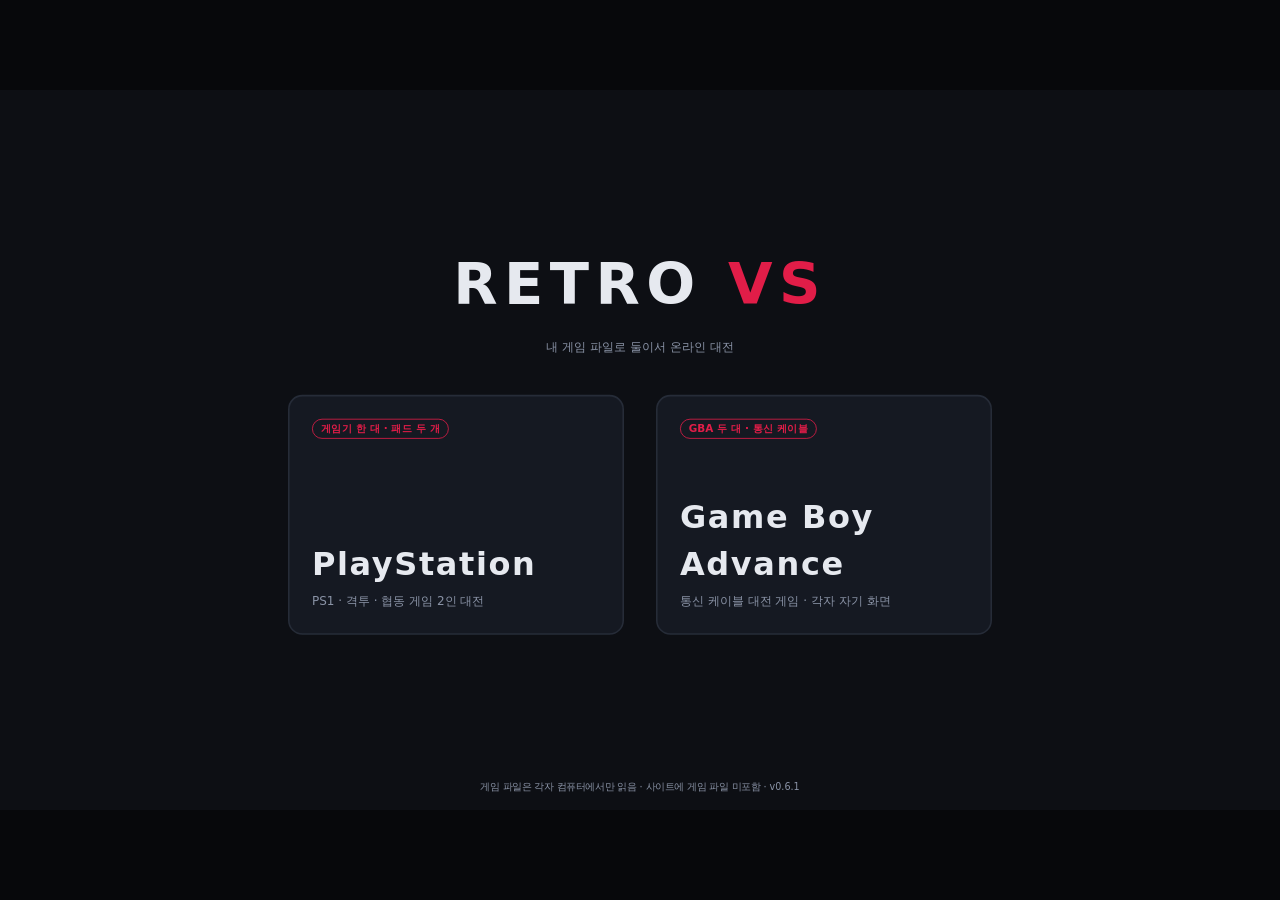
==== index.html @ dc478307 "배포: retro-vs-dev@2d2f5ec" ====
<!doctype html>
<html lang="ko">
  <head>
    <meta charset="UTF-8" />
    <meta name="viewport" content="width=device-width, initial-scale=1, maximum-scale=1, user-scalable=no, viewport-fit=cover" />
    <title>RETRO VS</title>
    <link rel="manifest" href="./manifest.webmanifest" />
    <meta name="theme-color" content="#07080b" />
    <link rel="icon" href="./icons/icon-192.png" />
    <link rel="apple-touch-icon" href="./icons/apple-touch-icon.png" />
    <meta name="mobile-web-app-capable" content="yes" />
    <meta name="apple-mobile-web-app-capable" content="yes" />
    <meta name="apple-mobile-web-app-status-bar-style" content="black-translucent" />
    <meta name="apple-mobile-web-app-title" content="RETRO VS" />
    <script type="module" crossorigin src="./assets/index-Cr2Ua5eg.js"></script>
    <link rel="modulepreload" crossorigin href="./assets/pwa-D_nq6akl.js">
    <link rel="stylesheet" crossorigin href="./assets/pwa-XRaICWxs.css">
  </head>
  <body>
    <div id="app" class="home">
      <h1>RETRO <b>VS</b></h1>
      <div class="sub">내 게임 파일로 둘이서 온라인 대전</div>
      <div class="systems">
        <a class="system" href="./ps1.html">
          <span class="badge">게임기 한 대 · 패드 두 개</span>
          <span class="name">PlayStation</span>
          <span class="desc">PS1 · 격투 · 협동 게임 2인 대전</span>
        </a>
        <a class="system" href="./gba.html">
          <span class="badge">GBA 두 대 · 통신 케이블</span>
          <span class="name">Game Boy Advance</span>
          <span class="desc">통신 케이블 대전 게임 · 각자 자기 화면</span>
        </a>
      </div>
      <div class="install">
        <button id="install" class="primary" hidden>앱으로 설치</button>
        <span id="iosHint" class="hint" hidden>아이폰 · 아이패드: 사파리 공유 버튼 → 홈 화면에 추가 → 앱처럼 전체화면으로 실행</span>
      </div>
      <footer>게임 파일은 각자 컴퓨터에서만 읽음 · 사이트에 게임 파일 미포함 · <span id="ver"></span></footer>
    </div>
  </body>
</html>
---- assets/pwa-XRaICWxs.css ----
:root{--bg: #07080b;--stage: #0d0f14;--panel: #151922;--panel2: #1b2029;--line: #262c38;--text: #e6e9ef;--dim: #8a93a6;--accent: #e11d48;--ok: #22c55e;--bad: #f97316;color-scheme:dark}*{box-sizing:border-box}[hidden]{display:none!important}html,body{margin:0;height:100%;overflow:hidden;background:var(--bg);overscroll-behavior:none}body{position:fixed;top:0;right:0;bottom:0;left:0}html,body,#app{touch-action:none;-webkit-user-select:none;user-select:none;-webkit-touch-callout:none;-webkit-tap-highlight-color:transparent}input,select,textarea{touch-action:manipulation;-webkit-user-select:text;user-select:text}body{color:var(--text);font:15px/1.45 system-ui,-apple-system,Segoe UI,Malgun Gothic,sans-serif}#app{position:fixed;left:0;top:0;width:1600px;height:900px;transform-origin:0 0;background:var(--stage);display:flex;overflow:hidden}#screen{position:relative;width:1200px;height:900px;flex:none;background:#000;display:flex;align-items:center;justify-content:center}#game{width:1200px;height:900px;display:none}body.playing #game{display:block}#gbaCanvas{display:none;width:1200px;height:800px;image-rendering:pixelated;background:#000}body.playing #gbaCanvas{display:block}#placeholder{position:absolute;top:0;right:0;bottom:0;left:0;display:flex;flex-direction:column;align-items:center;justify-content:center;gap:14px;color:var(--dim);text-align:center}#placeholder .big{font-size:64px;font-weight:900;letter-spacing:6px;color:#1f2430}#placeholder .big b{color:#3a1220}body.playing #placeholder{display:none}#waitMsg{position:absolute;top:0;right:0;bottom:0;left:0;display:flex;align-items:center;justify-content:center;background:#000000b3;font-size:22px;color:var(--text);z-index:9}.solo-row{margin-top:10px}#stall{position:absolute;top:18px;left:50%;transform:translate(-50%);background:#000000c7;padding:8px 16px;border-radius:8px;z-index:10}#side{width:400px;height:900px;flex:none;padding:16px 16px 10px;display:flex;flex-direction:column;gap:10px;border-left:1px solid var(--line)}.brand{display:flex;align-items:center;gap:10px;height:34px}.brand h1{margin:0;font-size:22px;letter-spacing:2px;font-weight:900}.brand h1 b{color:var(--accent)}.brand .sys{font-size:12px;font-weight:700;padding:2px 8px;border-radius:999px;border:1px solid var(--accent);color:var(--accent)}.brand .ver{color:var(--dim);font-size:12px;margin-left:auto}.back{color:var(--dim);text-decoration:none;font-size:13px;border:1px solid var(--line);border-radius:6px;padding:2px 8px}.back:hover{color:var(--text);border-color:var(--accent)}.card{background:var(--panel);border:1px solid var(--line);border-radius:10px;padding:12px}.card h2{margin:0 0 8px;font-size:13px;color:var(--dim);font-weight:700;letter-spacing:1px}.row{display:flex;gap:8px;align-items:center;margin-top:8px}.row:first-of-type{margin-top:0}.hint{color:var(--dim);font-size:12px;margin:4px 0 0;white-space:nowrap;overflow:hidden;text-overflow:ellipsis}.file{display:flex;align-items:center;gap:8px;margin-top:6px}.file>span{width:46px;flex:none;font-size:13px}.file input{min-width:0;flex:1;color:var(--dim);font-size:12px;padding:4px 6px}button,input,select{font:inherit;font-size:14px;color:var(--text);background:var(--panel2);border:1px solid var(--line);border-radius:8px;padding:6px 12px}button{cursor:pointer;white-space:nowrap}button:hover:not(:disabled){border-color:var(--accent)}button:disabled{opacity:.4;cursor:default}button.primary{background:var(--accent);border-color:var(--accent);font-weight:800}button.small{padding:2px 8px;font-size:12px}button.grow,.grow{flex:1}#code{width:110px;text-transform:uppercase;letter-spacing:3px}.room{margin-top:8px;padding:6px 10px;border:1px dashed var(--accent);border-radius:8px;display:flex;align-items:center;gap:8px}.room b{font-size:20px;letter-spacing:4px}.room button{margin-left:auto}.status{margin-top:8px;font-size:13px;color:var(--text)}.status span{color:var(--dim);margin-right:6px}.pcard{display:grid;grid-template-columns:36px 1fr auto;align-items:center;gap:2px 10px;padding:7px 10px;border-radius:8px;background:var(--panel2);border:1px solid transparent;margin-top:6px}.pcard:first-of-type{margin-top:0}.pcard.me{border-color:var(--accent)}.pcard .slot{grid-row:span 2;font-weight:900;font-size:18px;color:var(--accent)}.pcard .who{font-weight:700}.pcard .tag{font-size:11px;color:var(--dim);grid-row:span 2}.pcard .state{font-size:12px;color:var(--dim)}.ok{color:var(--ok)!important}.bad{color:var(--bad)!important}.ping{margin-top:6px;font-size:12px;color:var(--dim)}.keys .grid{display:grid;grid-template-columns:1fr 1fr;gap:4px 10px;font-size:13px}kbd{display:inline-block;min-width:20px;text-align:center;padding:0 5px;margin-right:2px;border:1px solid var(--line);border-bottom-width:3px;border-radius:5px;background:var(--panel2);font:12px/1.5 ui-monospace,monospace}#side footer{margin-top:auto;color:var(--dim);font-size:11px;line-height:1.4}#side footer a{color:var(--dim)}.home{flex-direction:column;align-items:center;justify-content:center;gap:48px}.home h1{margin:0;font-size:72px;letter-spacing:8px;font-weight:900}.home h1 b{color:var(--accent)}.home .sub{color:var(--dim);margin-top:-32px}.systems{display:flex;gap:40px}.system{width:420px;height:300px;border-radius:18px;background:var(--panel);border:2px solid var(--line);color:var(--text);text-decoration:none;display:flex;flex-direction:column;justify-content:flex-end;padding:28px;gap:8px;transition:border-color .15s,transform .15s}.system:hover{border-color:var(--accent);transform:translateY(-4px)}.system .name{font-size:40px;font-weight:900;letter-spacing:2px}.system .desc{color:var(--dim);font-size:15px}.system .badge{align-self:flex-start;margin-bottom:auto;font-size:13px;font-weight:700;color:var(--accent);border:1px solid var(--accent);border-radius:999px;padding:2px 10px}.install{display:flex;align-items:center;gap:14px;margin-top:-20px}.install button{font-size:18px;padding:10px 26px}.install .hint{font-size:14px;white-space:normal}.home footer{position:absolute;bottom:20px;color:var(--dim);font-size:12px}#touch{--edge: 26px;--dpad: clamp(130px, 40vh, 200px);--btn: clamp(58px, 17vh, 84px);display:none;position:fixed;top:0;right:0;bottom:0;left:0;z-index:50;pointer-events:none;touch-action:none;user-select:none;-webkit-user-select:none}body.touch.playing #touch{display:block}body.touch #screen{touch-action:none}#touch .t-btn{pointer-events:auto;touch-action:none;-webkit-tap-highlight-color:transparent}#touch .t-btn{background:#00000057;border:2px solid rgba(255,255,255,.6);box-shadow:0 0 0 1px #00000059}#touch .t-btn{display:flex;align-items:center;justify-content:center;color:#fff;font:800 calc(var(--btn) * .36)/1 system-ui,sans-serif;text-shadow:0 0 5px rgba(0,0,0,.9);border-radius:50%}#touch .t-btn.on{background:#e11d4899;border-color:#fff}#touch .t-stick{position:absolute;pointer-events:auto;touch-action:none;left:calc(env(safe-area-inset-left,0px) + var(--edge) - var(--dpad) * .12);bottom:calc(env(safe-area-inset-bottom,0px) + var(--edge) - var(--dpad) * .12);width:calc(var(--dpad) * 1.24);height:calc(var(--dpad) * 1.24);border-radius:50%}#touch .t-base{position:absolute;left:50%;top:50%;width:var(--dpad);height:var(--dpad);transform:translate(-50%,-50%);border-radius:50%;background:radial-gradient(circle,#0000002e,#00000061 70%);border:2px solid rgba(255,255,255,.55);box-shadow:0 0 0 1px #00000059,inset 0 0 18px #0006}#touch .t-knob{position:absolute;left:50%;top:50%;width:calc(var(--dpad) * .44);height:calc(var(--dpad) * .44);transform:translate(-50%,-50%);border-radius:50%;background:#ffffff47;border:2px solid rgba(255,255,255,.85);box-shadow:0 2px 10px #00000080}#touch .t-stick.held .t-knob{background:#fff6}#touch .t-stick.active .t-knob{background:#e11d48a6;border-color:#fff}#touch .t-face{position:absolute;right:calc(env(safe-area-inset-right,0px) + var(--edge));bottom:calc(env(safe-area-inset-bottom,0px) + var(--edge));display:grid;grid-template-columns:repeat(2,var(--btn));grid-auto-rows:var(--btn);gap:calc(var(--btn) * .22)}#touch .t-face .t-l,#touch .t-face .t-r{font-size:calc(var(--btn) * .32)}#touch .t-mid{position:absolute;left:50%;transform:translate(-50%);bottom:calc(env(safe-area-inset-bottom,0px) + 10px);display:flex;gap:14px}#touch .t-mid .t-btn{width:84px;height:30px;border-radius:15px;font-size:12px}#touch .t-full{position:absolute;left:50%;transform:translate(-50%);top:calc(env(safe-area-inset-top,0px) + 8px);width:40px;height:40px;border-radius:10px;font-size:20px}body.touch #side .keys,body.touch #side footer{display:none}body.touch #side .c-match{order:1}body.touch #side .c-players{order:2}@media (pointer: coarse) and (orientation: portrait){body:after{content:"가로 화면 권장 · 기기를 돌려 주세요";position:fixed;left:0;right:0;top:0;padding:10px;text-align:center;background:var(--accent);color:#fff;font-weight:700;z-index:100}}
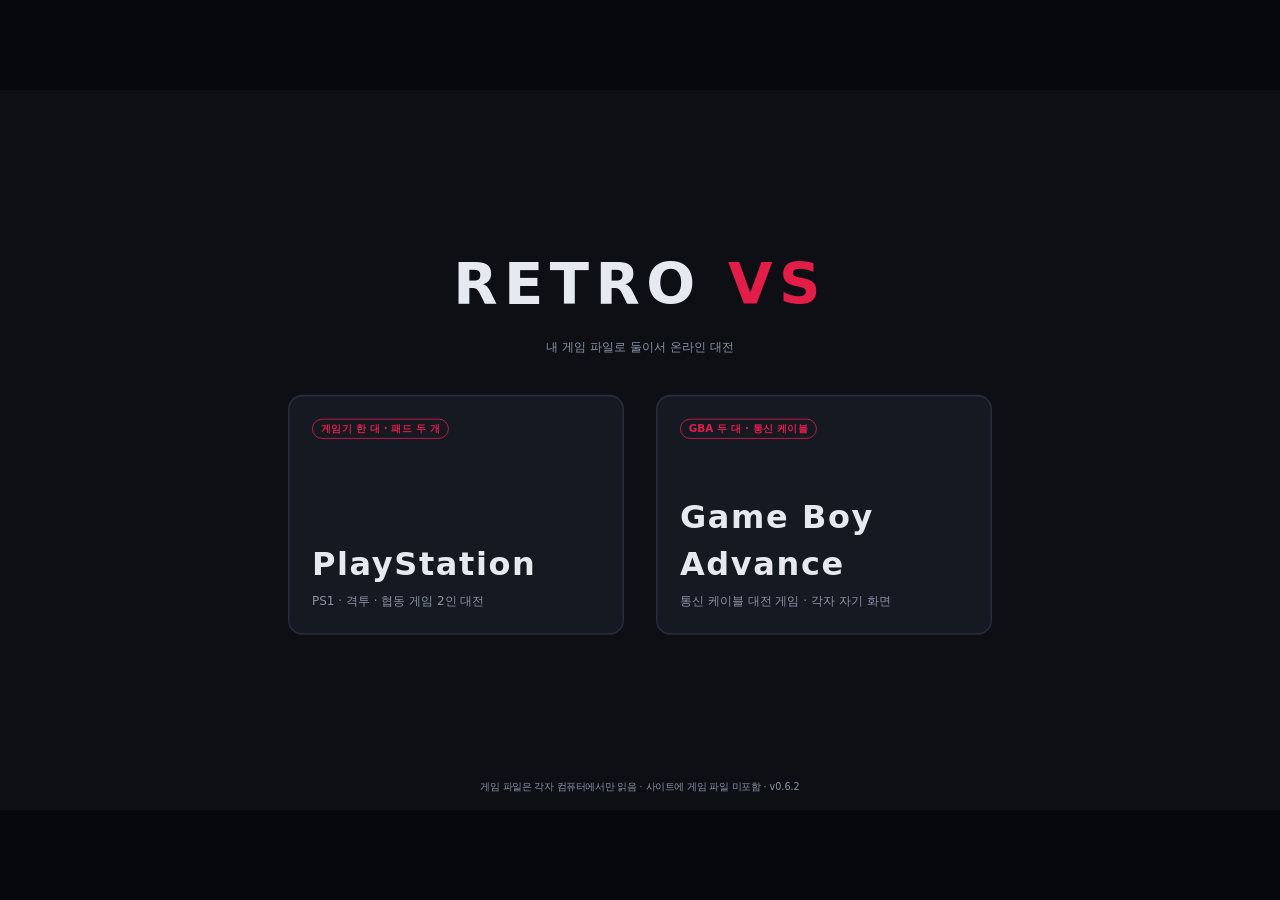
==== commit 1bf2ecc2: "배포: retro-vs-dev@62a5742" ====
--- a/index.html
+++ b/index.html
@@ -12,9 +12,9 @@
     <meta name="apple-mobile-web-app-capable" content="yes" />
     <meta name="apple-mobile-web-app-status-bar-style" content="black-translucent" />
     <meta name="apple-mobile-web-app-title" content="RETRO VS" />
-    <script type="module" crossorigin src="./assets/index-Cr2Ua5eg.js"></script>
-    <link rel="modulepreload" crossorigin href="./assets/pwa-D_nq6akl.js">
-    <link rel="stylesheet" crossorigin href="./assets/pwa-XRaICWxs.css">
+    <script type="module" crossorigin src="./assets/index-B5V8Trvo.js"></script>
+    <link rel="modulepreload" crossorigin href="./assets/pwa-C8vb3gSu.js">
+    <link rel="stylesheet" crossorigin href="./assets/pwa-D67jFBH9.css">
   </head>
   <body>
     <div id="app" class="home">
--- a/assets/pwa-D67jFBH9.css
+++ b/assets/pwa-D67jFBH9.css
@@ -0,0 +1 @@
+:root{--bg: #07080b;--stage: #0d0f14;--panel: #151922;--panel2: #1b2029;--line: #262c38;--text: #e6e9ef;--dim: #8a93a6;--accent: #e11d48;--ok: #22c55e;--bad: #f97316;color-scheme:dark}*{box-sizing:border-box}[hidden]{display:none!important}html,body{margin:0;height:100%;overflow:hidden;background:var(--bg);overscroll-behavior:none}body{position:fixed;top:0;right:0;bottom:0;left:0}html,body,#app{touch-action:none;-webkit-user-select:none;user-select:none;-webkit-touch-callout:none;-webkit-tap-highlight-color:transparent}input,select,textarea{touch-action:manipulation;-webkit-user-select:text;user-select:text}body{color:var(--text);font:15px/1.45 system-ui,-apple-system,Segoe UI,Malgun Gothic,sans-serif}#app{position:fixed;left:0;top:0;width:1600px;height:900px;transform-origin:0 0;background:var(--stage);display:flex;overflow:hidden}#screen{position:relative;width:1200px;height:900px;flex:none;background:#000;display:flex;align-items:center;justify-content:center}#game{width:1200px;height:900px;display:none}body.playing #game{display:block}#gbaCanvas{display:none;width:1200px;height:800px;image-rendering:pixelated;background:#000}body.playing #gbaCanvas{display:block}#placeholder{position:absolute;top:0;right:0;bottom:0;left:0;display:flex;flex-direction:column;align-items:center;justify-content:center;gap:14px;color:var(--dim);text-align:center}#placeholder .big{font-size:64px;font-weight:900;letter-spacing:6px;color:#1f2430}#placeholder .big b{color:#3a1220}body.playing #placeholder{display:none}#waitMsg{position:absolute;top:0;right:0;bottom:0;left:0;display:flex;align-items:center;justify-content:center;background:#000000b3;font-size:22px;color:var(--text);z-index:9}.solo-row{margin-top:10px}#stall{position:absolute;top:18px;left:50%;transform:translate(-50%);background:#000000c7;padding:8px 16px;border-radius:8px;z-index:10}#side{width:400px;height:900px;flex:none;padding:16px 16px 10px;display:flex;flex-direction:column;gap:10px;border-left:1px solid var(--line)}.brand{display:flex;align-items:center;gap:10px;height:34px}.brand h1{margin:0;font-size:22px;letter-spacing:2px;font-weight:900}.brand h1 b{color:var(--accent)}.brand .sys{font-size:12px;font-weight:700;padding:2px 8px;border-radius:999px;border:1px solid var(--accent);color:var(--accent)}.brand .ver{color:var(--dim);font-size:12px;margin-left:auto}.back{color:var(--dim);text-decoration:none;font-size:13px;border:1px solid var(--line);border-radius:6px;padding:2px 8px}.back:hover{color:var(--text);border-color:var(--accent)}.card{background:var(--panel);border:1px solid var(--line);border-radius:10px;padding:12px}.card h2{margin:0 0 8px;font-size:13px;color:var(--dim);font-weight:700;letter-spacing:1px}.row{display:flex;gap:8px;align-items:center;margin-top:8px}.row:first-of-type{margin-top:0}.hint{color:var(--dim);font-size:12px;margin:4px 0 0;white-space:nowrap;overflow:hidden;text-overflow:ellipsis}.file{display:flex;align-items:center;gap:8px;margin-top:6px}.file>span{width:46px;flex:none;font-size:13px}.file input{min-width:0;flex:1;color:var(--dim);font-size:12px;padding:4px 6px}button,input,select{font:inherit;font-size:14px;color:var(--text);background:var(--panel2);border:1px solid var(--line);border-radius:8px;padding:6px 12px}button{cursor:pointer;white-space:nowrap}button:hover:not(:disabled){border-color:var(--accent)}button:disabled{opacity:.4;cursor:default}button.primary{background:var(--accent);border-color:var(--accent);font-weight:800}button.small{padding:2px 8px;font-size:12px}button.grow,.grow{flex:1}#code{width:110px;text-transform:uppercase;letter-spacing:3px}.room{margin-top:8px;padding:6px 10px;border:1px dashed var(--accent);border-radius:8px;display:flex;align-items:center;gap:8px}.room b{font-size:20px;letter-spacing:4px}.room button{margin-left:auto}.status{margin-top:8px;font-size:13px;color:var(--text)}.status span{color:var(--dim);margin-right:6px}.pcard{display:grid;grid-template-columns:36px 1fr auto;align-items:center;gap:2px 10px;padding:7px 10px;border-radius:8px;background:var(--panel2);border:1px solid transparent;margin-top:6px}.pcard:first-of-type{margin-top:0}.pcard.me{border-color:var(--accent)}.pcard .slot{grid-row:span 2;font-weight:900;font-size:18px;color:var(--accent)}.pcard .who{font-weight:700}.pcard .tag{font-size:11px;color:var(--dim);grid-row:span 2}.pcard .state{font-size:12px;color:var(--dim)}.ok{color:var(--ok)!important}.bad{color:var(--bad)!important}.ping{margin-top:6px;font-size:12px;color:var(--dim)}.keys .grid{display:grid;grid-template-columns:1fr 1fr;gap:4px 10px;font-size:13px}kbd{display:inline-block;min-width:20px;text-align:center;padding:0 5px;margin-right:2px;border:1px solid var(--line);border-bottom-width:3px;border-radius:5px;background:var(--panel2);font:12px/1.5 ui-monospace,monospace}#side footer{margin-top:auto;color:var(--dim);font-size:11px;line-height:1.4}#side footer a{color:var(--dim)}.home{flex-direction:column;align-items:center;justify-content:center;gap:48px}.home h1{margin:0;font-size:72px;letter-spacing:8px;font-weight:900}.home h1 b{color:var(--accent)}.home .sub{color:var(--dim);margin-top:-32px}.systems{display:flex;gap:40px}.system{width:420px;height:300px;border-radius:18px;background:var(--panel);border:2px solid var(--line);color:var(--text);text-decoration:none;display:flex;flex-direction:column;justify-content:flex-end;padding:28px;gap:8px;transition:border-color .15s,transform .15s}.system:hover{border-color:var(--accent);transform:translateY(-4px)}.system .name{font-size:40px;font-weight:900;letter-spacing:2px}.system .desc{color:var(--dim);font-size:15px}.system .badge{align-self:flex-start;margin-bottom:auto;font-size:13px;font-weight:700;color:var(--accent);border:1px solid var(--accent);border-radius:999px;padding:2px 10px}.install{display:flex;align-items:center;gap:14px;margin-top:-20px}.install button{font-size:18px;padding:10px 26px}.install .hint{font-size:14px;white-space:normal}.home footer{position:absolute;bottom:20px;color:var(--dim);font-size:12px}#touch{--edge: 26px;--dpad: clamp(130px, 40vh, 200px);--btn: clamp(58px, 17vh, 84px);display:none;position:fixed;top:0;right:0;bottom:0;left:0;z-index:50;pointer-events:none;touch-action:none;user-select:none;-webkit-user-select:none}body.touch.playing #touch{display:block}body.touch #screen{touch-action:none}#touch .t-btn{pointer-events:auto;touch-action:none;-webkit-tap-highlight-color:transparent}#touch .t-btn{background:#00000057;border:2px solid rgba(255,255,255,.6);box-shadow:0 0 0 1px #00000059}#touch .t-btn{display:flex;align-items:center;justify-content:center;color:#fff;font:800 calc(var(--btn) * .36)/1 system-ui,sans-serif;text-shadow:0 0 5px rgba(0,0,0,.9);border-radius:50%}#touch .t-btn{flex-direction:column;gap:2px}#touch .t-btn small{font-size:calc(var(--btn) * .16);font-weight:700;opacity:.9}#touch .t-mid .t-btn small{display:none}body.touch .ejs_virtualGamepad_parent,body.touch .ejs_virtualGamepad_open,body.touch .ejs_menu_bar,body.touch .ejs_context_menu{display:none!important}#touch .t-btn.on{background:#e11d4899;border-color:#fff}#touch .t-stick{position:absolute;pointer-events:auto;touch-action:none;left:calc(env(safe-area-inset-left,0px) + var(--edge) - var(--dpad) * .12);bottom:calc(env(safe-area-inset-bottom,0px) + var(--edge) - var(--dpad) * .12);width:calc(var(--dpad) * 1.24);height:calc(var(--dpad) * 1.24);border-radius:50%}#touch .t-base{position:absolute;left:50%;top:50%;width:var(--dpad);height:var(--dpad);transform:translate(-50%,-50%);border-radius:50%;background:radial-gradient(circle,#0000002e,#00000061 70%);border:2px solid rgba(255,255,255,.55);box-shadow:0 0 0 1px #00000059,inset 0 0 18px #0006}#touch .t-knob{position:absolute;left:50%;top:50%;width:calc(var(--dpad) * .44);height:calc(var(--dpad) * .44);transform:translate(-50%,-50%);border-radius:50%;background:#ffffff47;border:2px solid rgba(255,255,255,.85);box-shadow:0 2px 10px #00000080}#touch .t-stick.held .t-knob{background:#fff6}#touch .t-stick.active .t-knob{background:#e11d48a6;border-color:#fff}#touch .t-face{position:absolute;right:calc(env(safe-area-inset-right,0px) + var(--edge));bottom:calc(env(safe-area-inset-bottom,0px) + var(--edge));display:grid;grid-template-columns:repeat(2,var(--btn));grid-auto-rows:var(--btn);gap:calc(var(--btn) * .22)}#touch .t-face .t-l,#touch .t-face .t-r{font-size:calc(var(--btn) * .32)}#touch .t-mid{position:absolute;left:50%;transform:translate(-50%);bottom:calc(env(safe-area-inset-bottom,0px) + 10px);display:flex;gap:14px}#touch .t-mid .t-btn{width:84px;height:30px;border-radius:15px;font-size:12px}#touch .t-full{position:absolute;left:50%;transform:translate(-50%);top:calc(env(safe-area-inset-top,0px) + 8px);width:40px;height:40px;border-radius:10px;font-size:20px}body.touch #side .keys,body.touch #side footer{display:none}body.touch #side .c-match{order:1}body.touch #side .c-players{order:2}@media (pointer: coarse) and (orientation: portrait){body:after{content:"가로 화면 권장 · 기기를 돌려 주세요";position:fixed;left:0;right:0;top:0;padding:10px;text-align:center;background:var(--accent);color:#fff;font-weight:700;z-index:100}}
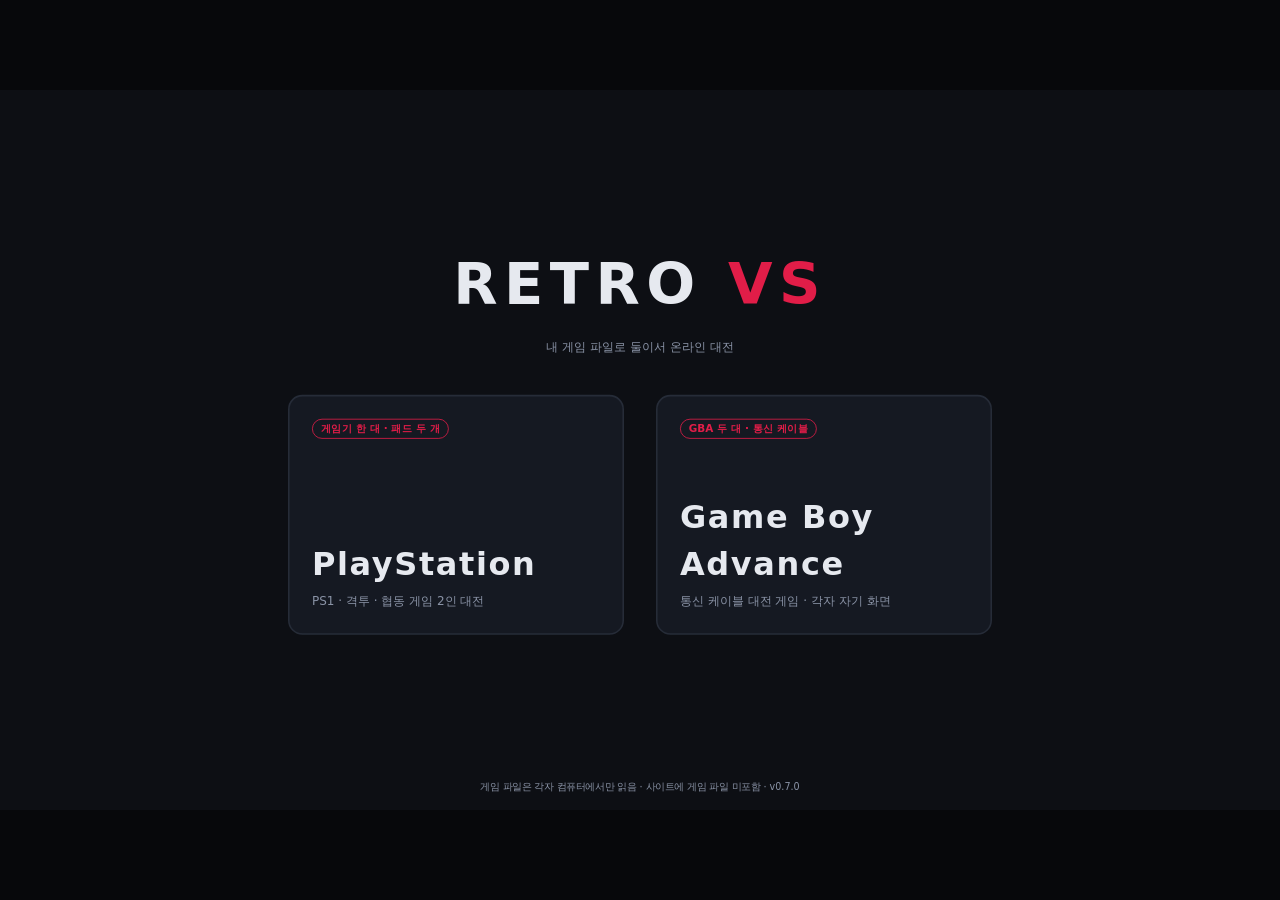
==== commit 62fbac84: "배포: retro-vs-dev@5e4fcbf" ====
--- a/index.html
+++ b/index.html
@@ -12,7 +12,7 @@
     <meta name="apple-mobile-web-app-capable" content="yes" />
     <meta name="apple-mobile-web-app-status-bar-style" content="black-translucent" />
     <meta name="apple-mobile-web-app-title" content="RETRO VS" />
-    <script type="module" crossorigin src="./assets/index-B5V8Trvo.js"></script>
+    <script type="module" crossorigin src="./assets/index-B29Y3Dut.js"></script>
     <link rel="modulepreload" crossorigin href="./assets/pwa-C8vb3gSu.js">
     <link rel="stylesheet" crossorigin href="./assets/pwa-D67jFBH9.css">
   </head>
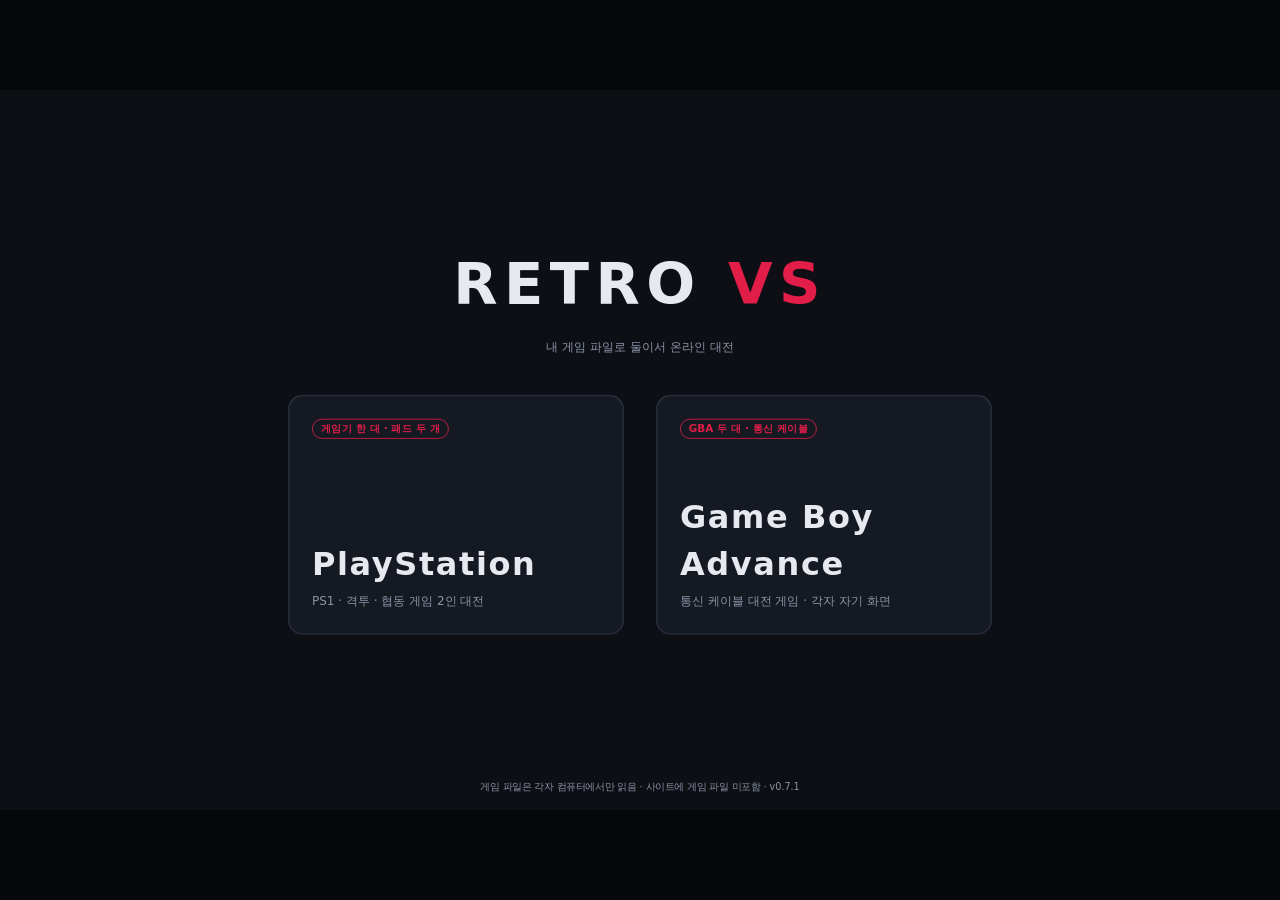
==== commit fd74fb69: "배포: retro-vs-dev@92f07a1" ====
--- a/index.html
+++ b/index.html
@@ -12,7 +12,7 @@
     <meta name="apple-mobile-web-app-capable" content="yes" />
     <meta name="apple-mobile-web-app-status-bar-style" content="black-translucent" />
     <meta name="apple-mobile-web-app-title" content="RETRO VS" />
-    <script type="module" crossorigin src="./assets/index-B29Y3Dut.js"></script>
+    <script type="module" crossorigin src="./assets/index-BMYpCFW7.js"></script>
     <link rel="modulepreload" crossorigin href="./assets/pwa-C8vb3gSu.js">
     <link rel="stylesheet" crossorigin href="./assets/pwa-D67jFBH9.css">
   </head>
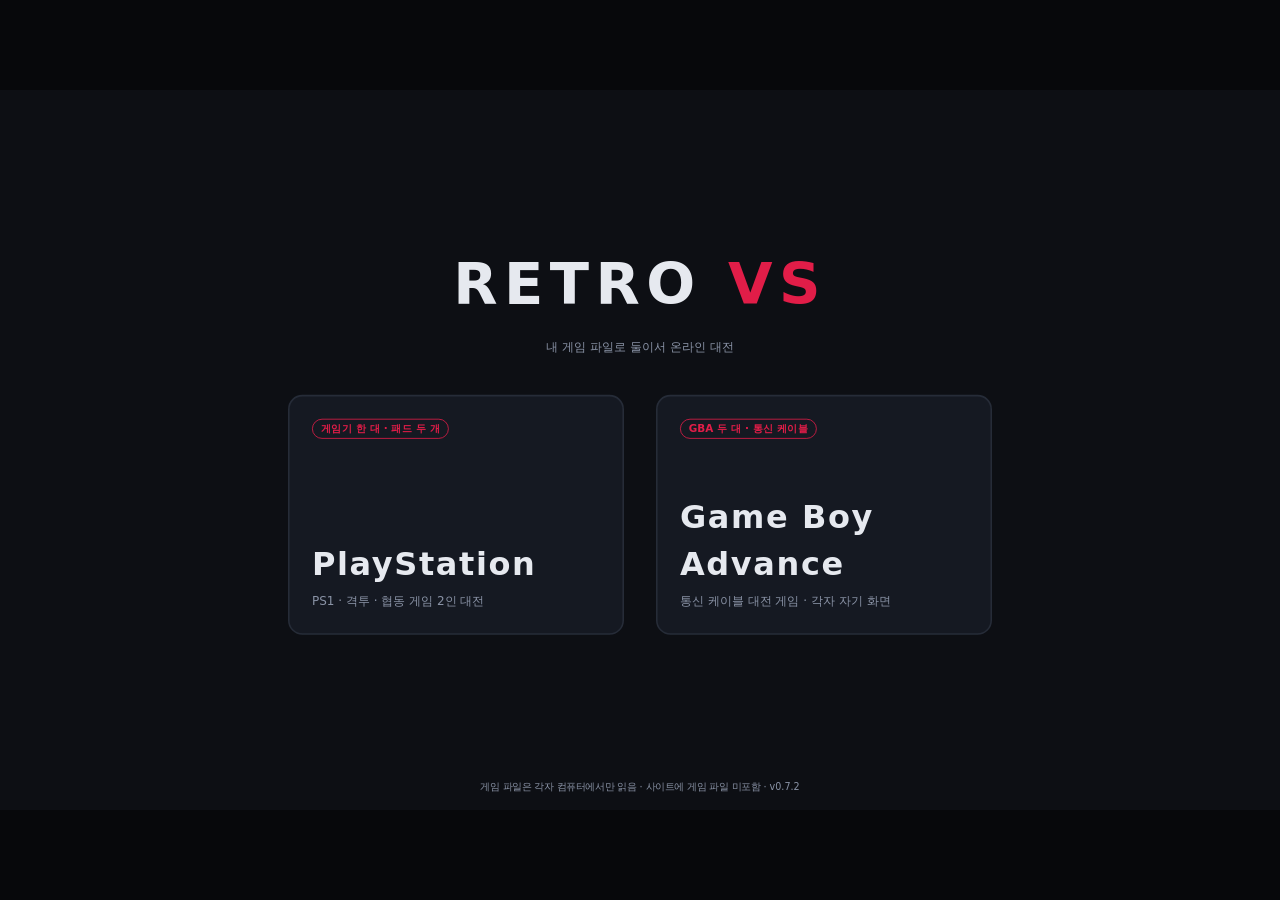
==== commit f8552461: "배포: retro-vs-dev@8ba08ed" ====
--- a/index.html
+++ b/index.html
@@ -12,7 +12,7 @@
     <meta name="apple-mobile-web-app-capable" content="yes" />
     <meta name="apple-mobile-web-app-status-bar-style" content="black-translucent" />
     <meta name="apple-mobile-web-app-title" content="RETRO VS" />
-    <script type="module" crossorigin src="./assets/index-BMYpCFW7.js"></script>
+    <script type="module" crossorigin src="./assets/index-DLzAJE1k.js"></script>
     <link rel="modulepreload" crossorigin href="./assets/pwa-C8vb3gSu.js">
     <link rel="stylesheet" crossorigin href="./assets/pwa-D67jFBH9.css">
   </head>
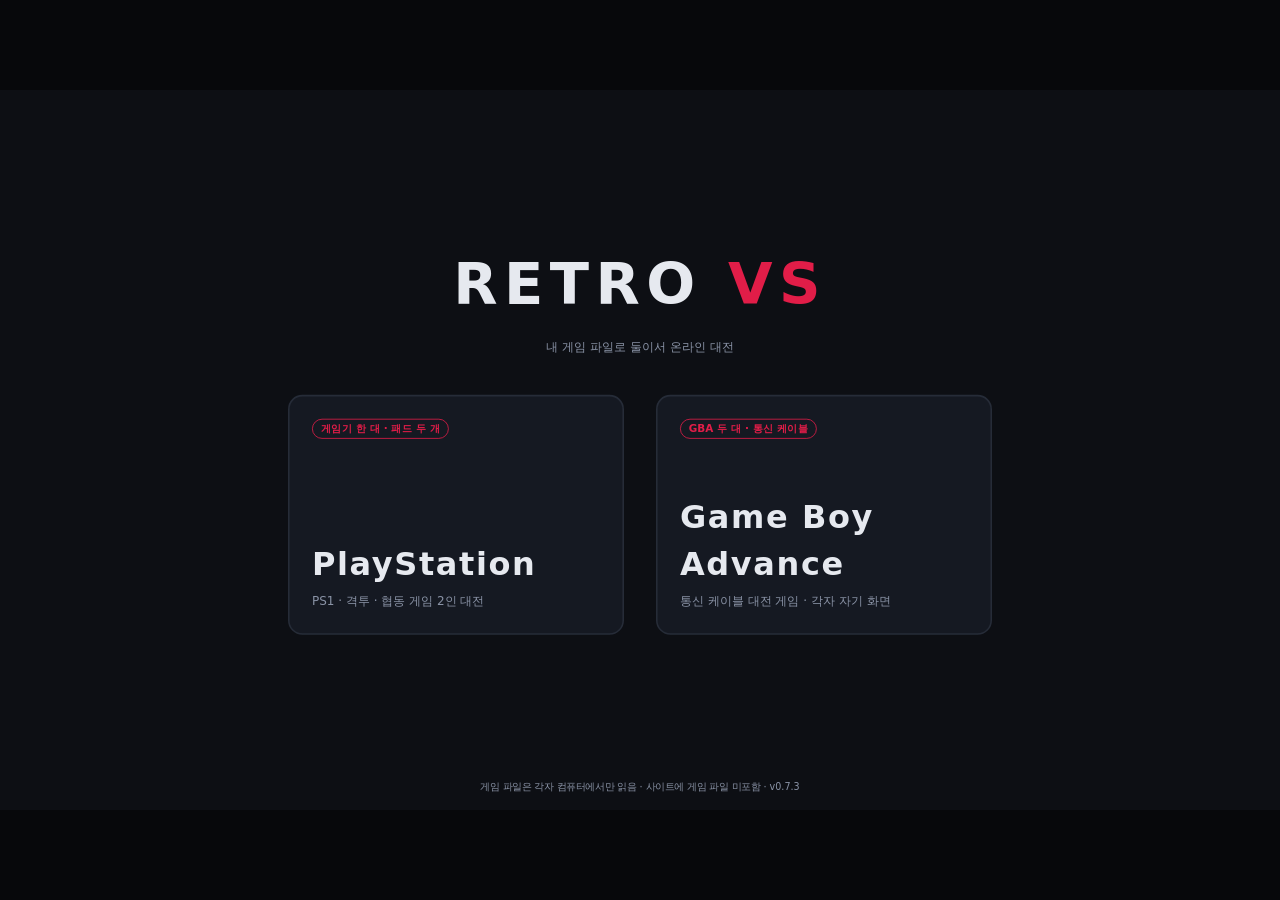
==== commit ceb7d7f7: "배포: retro-vs-dev@30be7ac" ====
--- a/index.html
+++ b/index.html
@@ -12,7 +12,7 @@
     <meta name="apple-mobile-web-app-capable" content="yes" />
     <meta name="apple-mobile-web-app-status-bar-style" content="black-translucent" />
     <meta name="apple-mobile-web-app-title" content="RETRO VS" />
-    <script type="module" crossorigin src="./assets/index-DLzAJE1k.js"></script>
+    <script type="module" crossorigin src="./assets/index-BzYROOkC.js"></script>
     <link rel="modulepreload" crossorigin href="./assets/pwa-C8vb3gSu.js">
     <link rel="stylesheet" crossorigin href="./assets/pwa-D67jFBH9.css">
   </head>
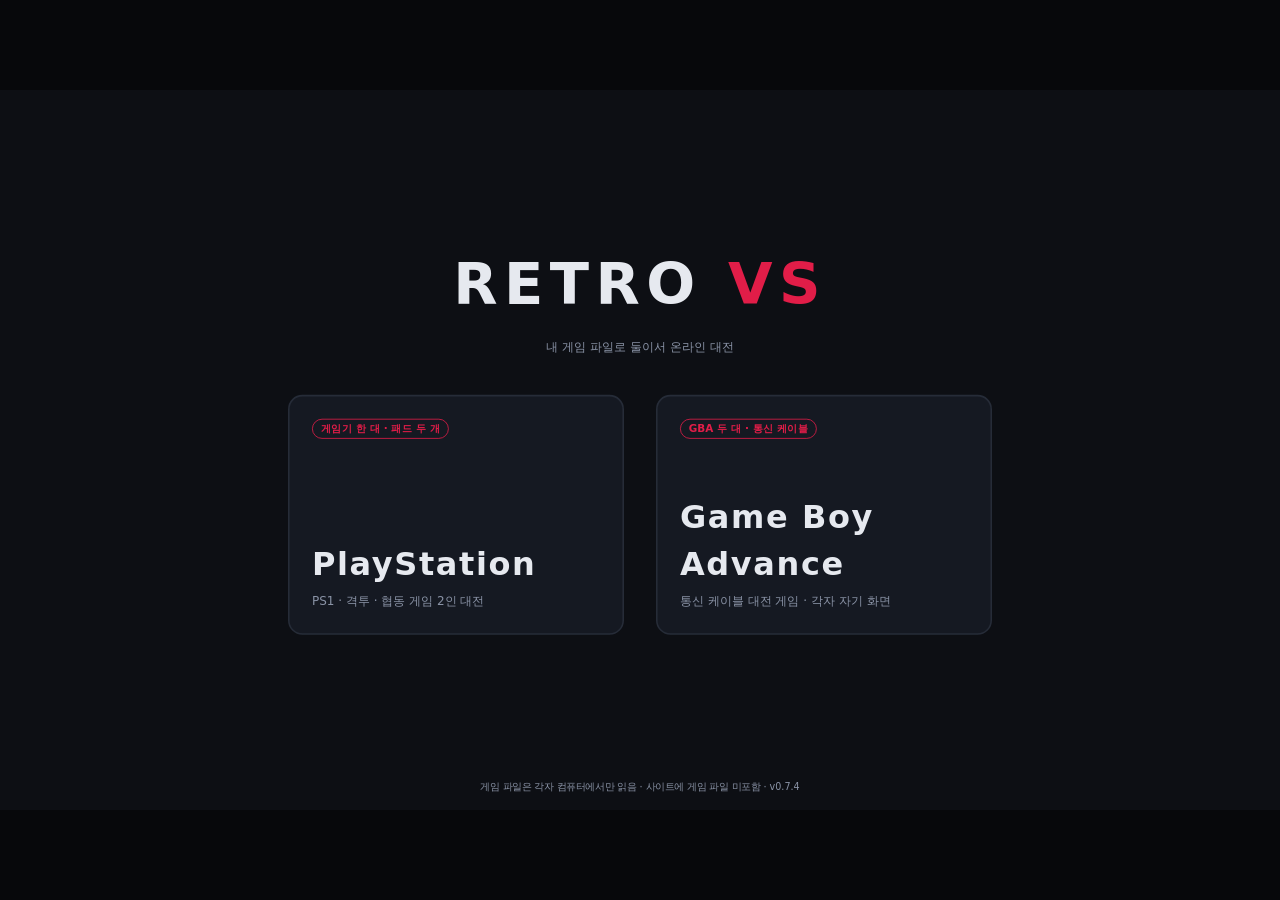
==== commit e4b4dbf2: "배포: retro-vs-dev@749b489" ====
--- a/index.html
+++ b/index.html
@@ -12,7 +12,7 @@
     <meta name="apple-mobile-web-app-capable" content="yes" />
     <meta name="apple-mobile-web-app-status-bar-style" content="black-translucent" />
     <meta name="apple-mobile-web-app-title" content="RETRO VS" />
-    <script type="module" crossorigin src="./assets/index-BzYROOkC.js"></script>
+    <script type="module" crossorigin src="./assets/index-lF5_Dum7.js"></script>
     <link rel="modulepreload" crossorigin href="./assets/pwa-C8vb3gSu.js">
     <link rel="stylesheet" crossorigin href="./assets/pwa-D67jFBH9.css">
   </head>
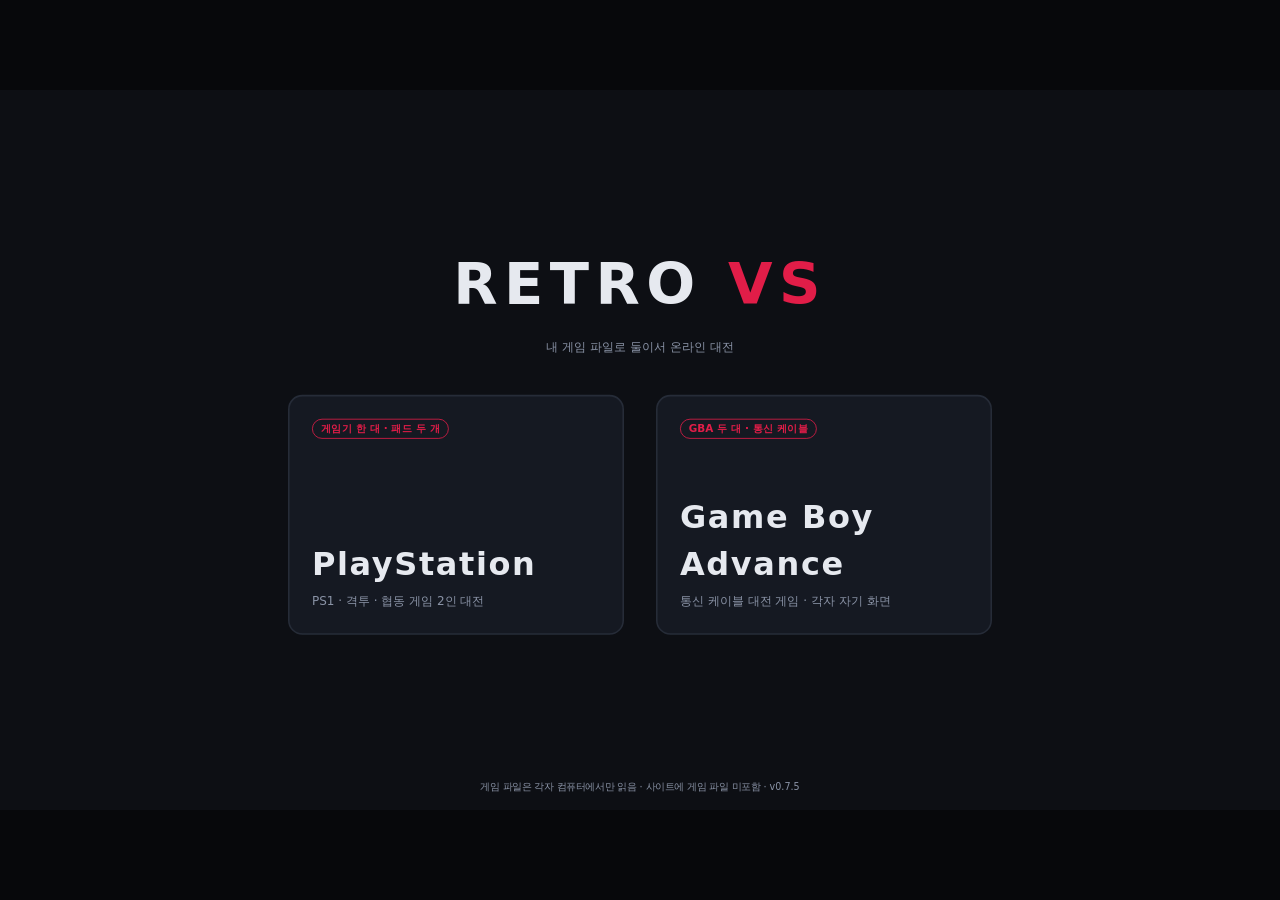
==== commit bf963075: "배포: retro-vs-dev@fc8c8a9" ====
--- a/index.html
+++ b/index.html
@@ -12,7 +12,7 @@
     <meta name="apple-mobile-web-app-capable" content="yes" />
     <meta name="apple-mobile-web-app-status-bar-style" content="black-translucent" />
     <meta name="apple-mobile-web-app-title" content="RETRO VS" />
-    <script type="module" crossorigin src="./assets/index-lF5_Dum7.js"></script>
+    <script type="module" crossorigin src="./assets/index-CztL64tN.js"></script>
     <link rel="modulepreload" crossorigin href="./assets/pwa-C8vb3gSu.js">
     <link rel="stylesheet" crossorigin href="./assets/pwa-D67jFBH9.css">
   </head>
